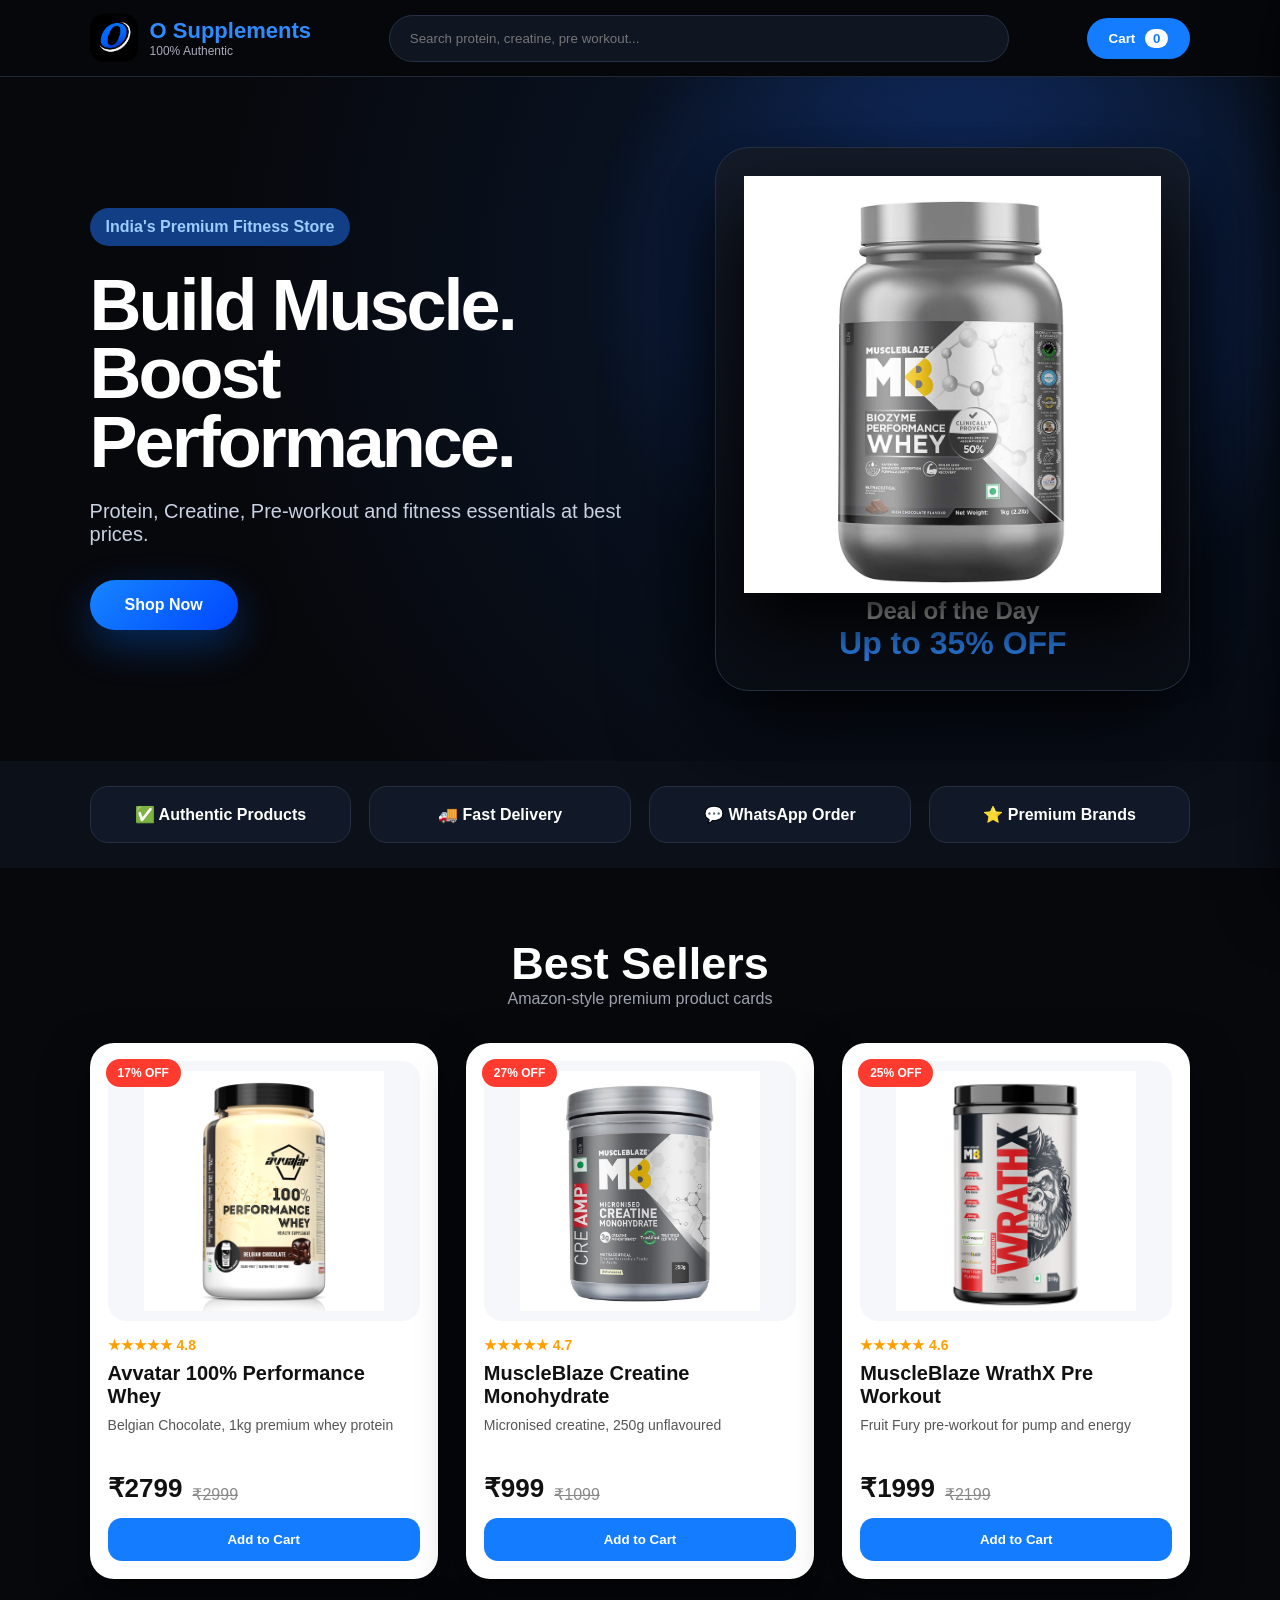
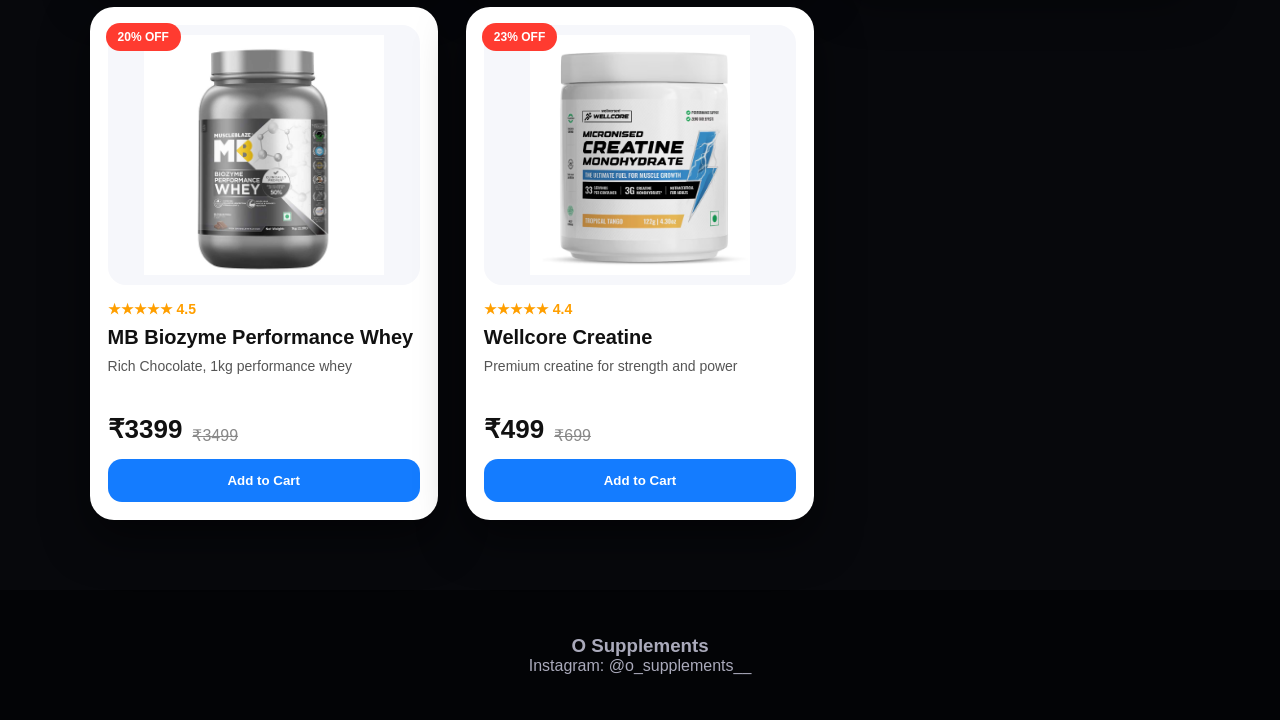
==== index.html @ ec534168 "Add files via upload" ====
<!DOCTYPE html>
<html lang="en">
<head>
  <meta charset="UTF-8" />
  <meta name="viewport" content="width=device-width, initial-scale=1.0" />
  <title>O Supplements | Premium Store</title>
  <link rel="stylesheet" href="style.css" />
</head>
<body>
  <header class="navbar">
    <div class="brand">
      <img src="assets/logo.png" alt="O Supplements Logo" />
      <div><strong>O Supplements</strong><span>100% Authentic</span></div>
    </div>
    <input id="search" onkeyup="searchProducts()" placeholder="Search protein, creatine, pre workout..." />
    <button class="cart-btn" onclick="toggleCart()">Cart <span id="cartCount">0</span></button>
  </header>

  <section class="hero">
    <div class="hero-text">
      <span class="tag">India's Premium Fitness Store</span>
      <h1>Build Muscle.<br>Boost Performance.</h1>
      <p>Protein, Creatine, Pre-workout and fitness essentials at best prices.</p>
      <a href="#products">Shop Now</a>
    </div>
    <div class="hero-card">
      <img src="assets/mb-whey.jpg" alt="Whey Protein" />
      <div><b>Deal of the Day</b><br><span>Up to 35% OFF</span></div>
    </div>
  </section>

  <section class="features">
    <div>✅ Authentic Products</div>
    <div>🚚 Fast Delivery</div>
    <div>💬 WhatsApp Order</div>
    <div>⭐ Premium Brands</div>
  </section>

  <section id="products" class="products">
    <div class="section-title">
      <h2>Best Sellers</h2>
      <p>Amazon-style premium product cards</p>
    </div>

    <div class="grid" id="productGrid"></div>
  </section>

  <aside class="cart" id="cartBox">
    <div class="cart-head">
      <h2>Your Cart</h2>
      <button onclick="toggleCart()">×</button>
    </div>
    <div id="cartItems"></div>
    <h3>Total: ₹<span id="total">0</span></h3>
    <button class="whatsapp" onclick="orderWhatsApp()">Order on WhatsApp</button>
  </aside>

  <footer>
    <h3>O Supplements</h3>
    <p>Instagram: @o_supplements__</p>
  </footer>

  <script src="script.js"></script>
</body>
</html>
---- style.css ----
*{margin:0;padding:0;box-sizing:border-box;font-family:Inter,Arial,sans-serif}body{background:#07080c;color:#fff}.navbar{position:sticky;top:0;z-index:10;background:rgba(7,8,12,.94);backdrop-filter:blur(14px);display:flex;gap:25px;align-items:center;justify-content:space-between;padding:14px 7%;border-bottom:1px solid #1f2937}.brand{display:flex;align-items:center;gap:12px}.brand img{width:48px;height:48px;border-radius:14px;object-fit:cover}.brand strong{font-size:22px;color:#2f8cff}.brand span{display:block;font-size:12px;color:#aab}#search{flex:1;max-width:620px;padding:15px 20px;border-radius:999px;border:1px solid #263143;background:#101522;color:#fff;outline:none}.cart-btn{background:#147cff;color:white;border:0;border-radius:999px;padding:13px 22px;font-weight:800;cursor:pointer}.cart-btn span{background:white;color:#147cff;padding:2px 8px;border-radius:20px;margin-left:6px}.hero{min-height:640px;padding:70px 7%;display:grid;grid-template-columns:1.1fr .9fr;gap:45px;align-items:center;background:radial-gradient(circle at 75% 30%,#143b88 0,#09111f 35%,#07080c 70%)}.tag{display:inline-block;background:#123e85;color:#9dccff;padding:10px 16px;border-radius:999px;font-weight:800;margin-bottom:25px}.hero h1{font-size:72px;line-height:.95;letter-spacing:-3px}.hero p{font-size:20px;color:#c9d2e3;margin:24px 0 34px;max-width:560px}.hero a{display:inline-block;background:linear-gradient(135deg,#1685ff,#0047ff);color:#fff;text-decoration:none;padding:16px 35px;border-radius:999px;font-weight:900;box-shadow:0 15px 40px #006eff55}.hero-card{background:linear-gradient(180deg,#141b28,#090d14);border:1px solid #263143;border-radius:34px;padding:28px;text-align:center;box-shadow:0 30px 100px #000}.hero-card img{width:100%;max-height:420px;object-fit:contain;filter:drop-shadow(0 35px 35px #000)}.hero-card b{font-size:24px}.hero-card span{color:#2f8cff;font-size:32px;font-weight:900}.features{display:grid;grid-template-columns:repeat(4,1fr);gap:18px;padding:25px 7%;background:#0b1019}.features div{background:#111827;border:1px solid #253044;border-radius:18px;padding:18px;text-align:center;font-weight:800}.products{padding:70px 7%}.section-title{text-align:center;margin-bottom:35px}.section-title h2{font-size:45px}.section-title p{color:#9ca3af}.grid{display:grid;grid-template-columns:repeat(auto-fit,minmax(260px,1fr));gap:28px}.card{position:relative;background:#fff;color:#111;border-radius:24px;padding:18px;box-shadow:0 18px 45px #0008;transition:.25s;overflow:hidden}.card:hover{transform:translateY(-8px)}.badge{position:absolute;top:16px;left:16px;background:#ff3b30;color:#fff;padding:7px 12px;border-radius:999px;font-weight:900;font-size:12px}.card-img{height:260px;display:flex;align-items:center;justify-content:center;background:#f6f7fb;border-radius:18px;margin-bottom:16px}.card-img img{max-width:100%;max-height:240px;object-fit:contain;transition:.3s}.card:hover img{transform:scale(1.08)}.rating{color:#ff9f00;font-weight:800;font-size:14px}.card h3{font-size:20px;margin:9px 0}.desc{color:#555;font-size:14px;min-height:42px}.price{display:flex;gap:10px;align-items:end;margin:14px 0}.price b{font-size:26px}.price del{color:#888}.card button{width:100%;padding:14px;border:0;border-radius:14px;background:#147cff;color:white;font-weight:900;cursor:pointer}.cart{position:fixed;right:-420px;top:0;width:390px;max-width:95%;height:100vh;background:#0d111a;color:#fff;z-index:99;padding:22px;transition:.3s;box-shadow:-20px 0 60px #000;border-left:1px solid #263143}.cart.open{right:0}.cart-head{display:flex;justify-content:space-between;align-items:center}.cart-head button{background:#1f2937;color:#fff;border:0;border-radius:10px;font-size:28px;width:42px;height:42px}.cart-item{display:flex;justify-content:space-between;gap:10px;background:#151b27;margin:14px 0;padding:14px;border-radius:14px}.whatsapp{width:100%;margin-top:20px;padding:15px;border:0;border-radius:16px;background:#25d366;color:#001d0a;font-weight:900;font-size:16px}footer{text-align:center;padding:45px;background:#030406;color:#aab}@media(max-width:800px){.navbar{flex-wrap:wrap}.hero{grid-template-columns:1fr;min-height:auto}.hero h1{font-size:48px}.features{grid-template-columns:1fr 1fr}#search{order:3;min-width:100%}}
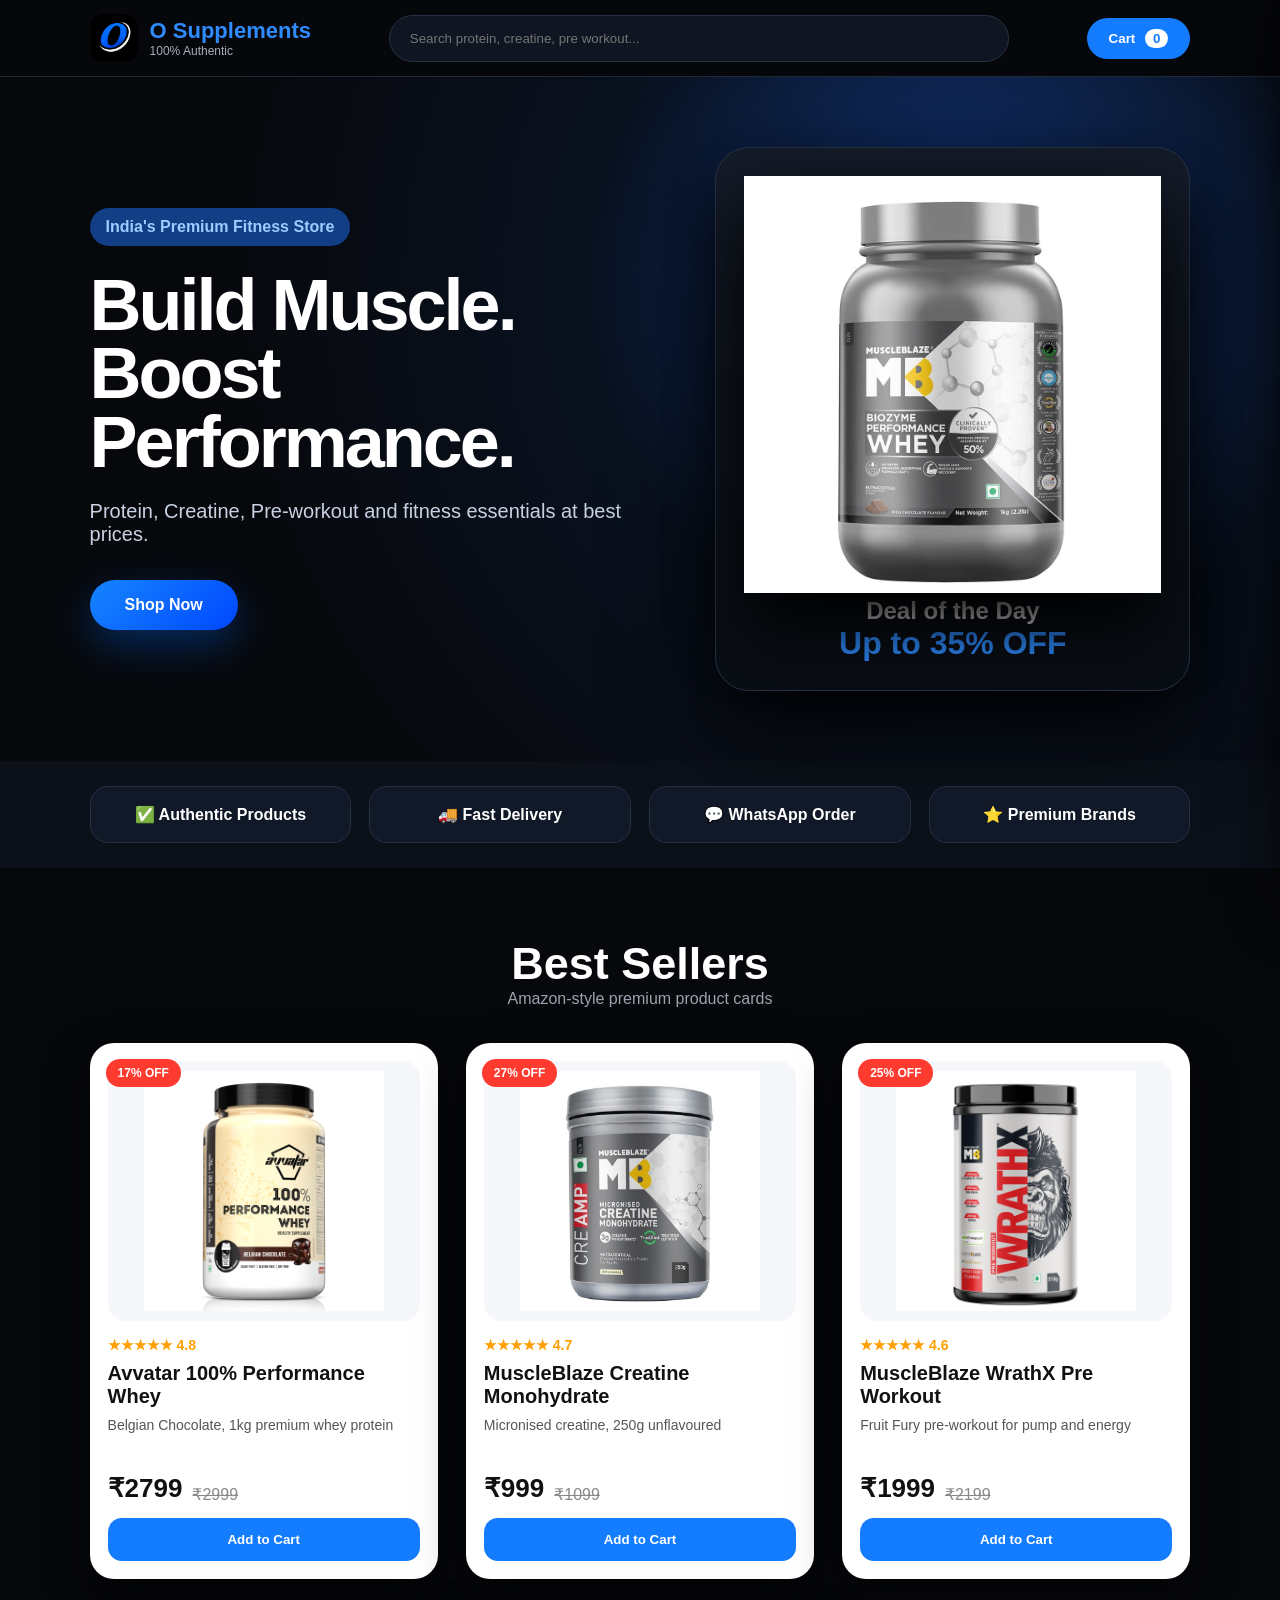
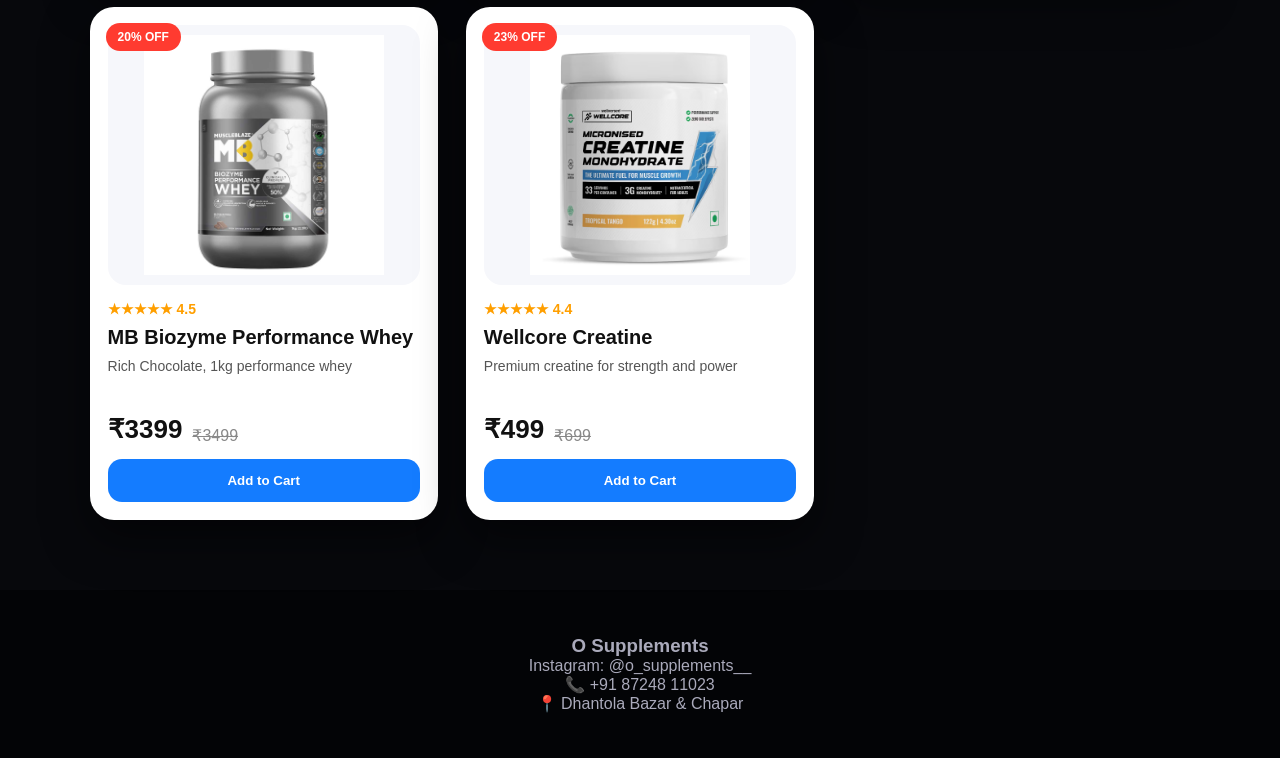
==== commit 3f30e416: "Update index.html" ====
--- a/index.html
+++ b/index.html
@@ -3,29 +3,79 @@
 <head>
   <meta charset="UTF-8" />
   <meta name="viewport" content="width=device-width, initial-scale=1.0" />
-  <title>O Supplements | Premium Store</title>
+
+  <title>O Supplements | Whey Protein, Creatine & Pre Workout</title>
+
+  <meta name="description"
+        content="Buy original Whey Protein, Creatine, Mass Gainer, Pre Workout and Gym Supplements from O Supplements.">
+
+  <meta name="keywords"
+        content="whey protein, creatine, pre workout, mass gainer, gym supplements, O Supplements">
+
+  <meta name="robots" content="index, follow">
+
+  <meta property="og:title"
+        content="O Supplements | Premium Supplement Store">
+
+  <meta property="og:description"
+        content="100% Authentic Gym Supplements at Best Prices">
+
+  <meta property="og:image"
+        content="https://o-supplements.vercel.app/assets/logo.png">
+
+  <meta property="og:type"
+        content="website">
+
+  <meta property="og:url"
+        content="https://o-supplements.vercel.app/">
+
   <link rel="stylesheet" href="style.css" />
 </head>
+
 <body>
+
   <header class="navbar">
     <div class="brand">
       <img src="assets/logo.png" alt="O Supplements Logo" />
-      <div><strong>O Supplements</strong><span>100% Authentic</span></div>
+      <div>
+        <strong>O Supplements</strong>
+        <span>100% Authentic</span>
+      </div>
     </div>
-    <input id="search" onkeyup="searchProducts()" placeholder="Search protein, creatine, pre workout..." />
-    <button class="cart-btn" onclick="toggleCart()">Cart <span id="cartCount">0</span></button>
+
+    <input
+      id="search"
+      onkeyup="searchProducts()"
+      placeholder="Search protein, creatine, pre workout..."
+    />
+
+    <button class="cart-btn" onclick="toggleCart()">
+      Cart <span id="cartCount">0</span>
+    </button>
   </header>
 
   <section class="hero">
     <div class="hero-text">
       <span class="tag">India's Premium Fitness Store</span>
-      <h1>Build Muscle.<br>Boost Performance.</h1>
-      <p>Protein, Creatine, Pre-workout and fitness essentials at best prices.</p>
+
+      <h1>
+        Build Muscle.<br>
+        Boost Performance.
+      </h1>
+
+      <p>
+        Protein, Creatine, Pre-workout and fitness essentials at best prices.
+      </p>
+
       <a href="#products">Shop Now</a>
     </div>
+
     <div class="hero-card">
       <img src="assets/mb-whey.jpg" alt="Whey Protein" />
-      <div><b>Deal of the Day</b><br><span>Up to 35% OFF</span></div>
+      <div>
+        <b>Deal of the Day</b><br>
+        <span>Up to 35% OFF</span>
+      </div>
     </div>
   </section>
 
@@ -50,16 +100,26 @@
       <h2>Your Cart</h2>
       <button onclick="toggleCart()">×</button>
     </div>
+
     <div id="cartItems"></div>
-    <h3>Total: ₹<span id="total">0</span></h3>
-    <button class="whatsapp" onclick="orderWhatsApp()">Order on WhatsApp</button>
+
+    <h3>
+      Total: ₹<span id="total">0</span>
+    </h3>
+
+    <button class="whatsapp" onclick="orderWhatsApp()">
+      Order on WhatsApp
+    </button>
   </aside>
 
   <footer>
     <h3>O Supplements</h3>
     <p>Instagram: @o_supplements__</p>
+    <p>📞 +91 87248 11023</p>
+    <p>📍 Dhantola Bazar & Chapar</p>
   </footer>
 
   <script src="script.js"></script>
+
 </body>
 </html>
